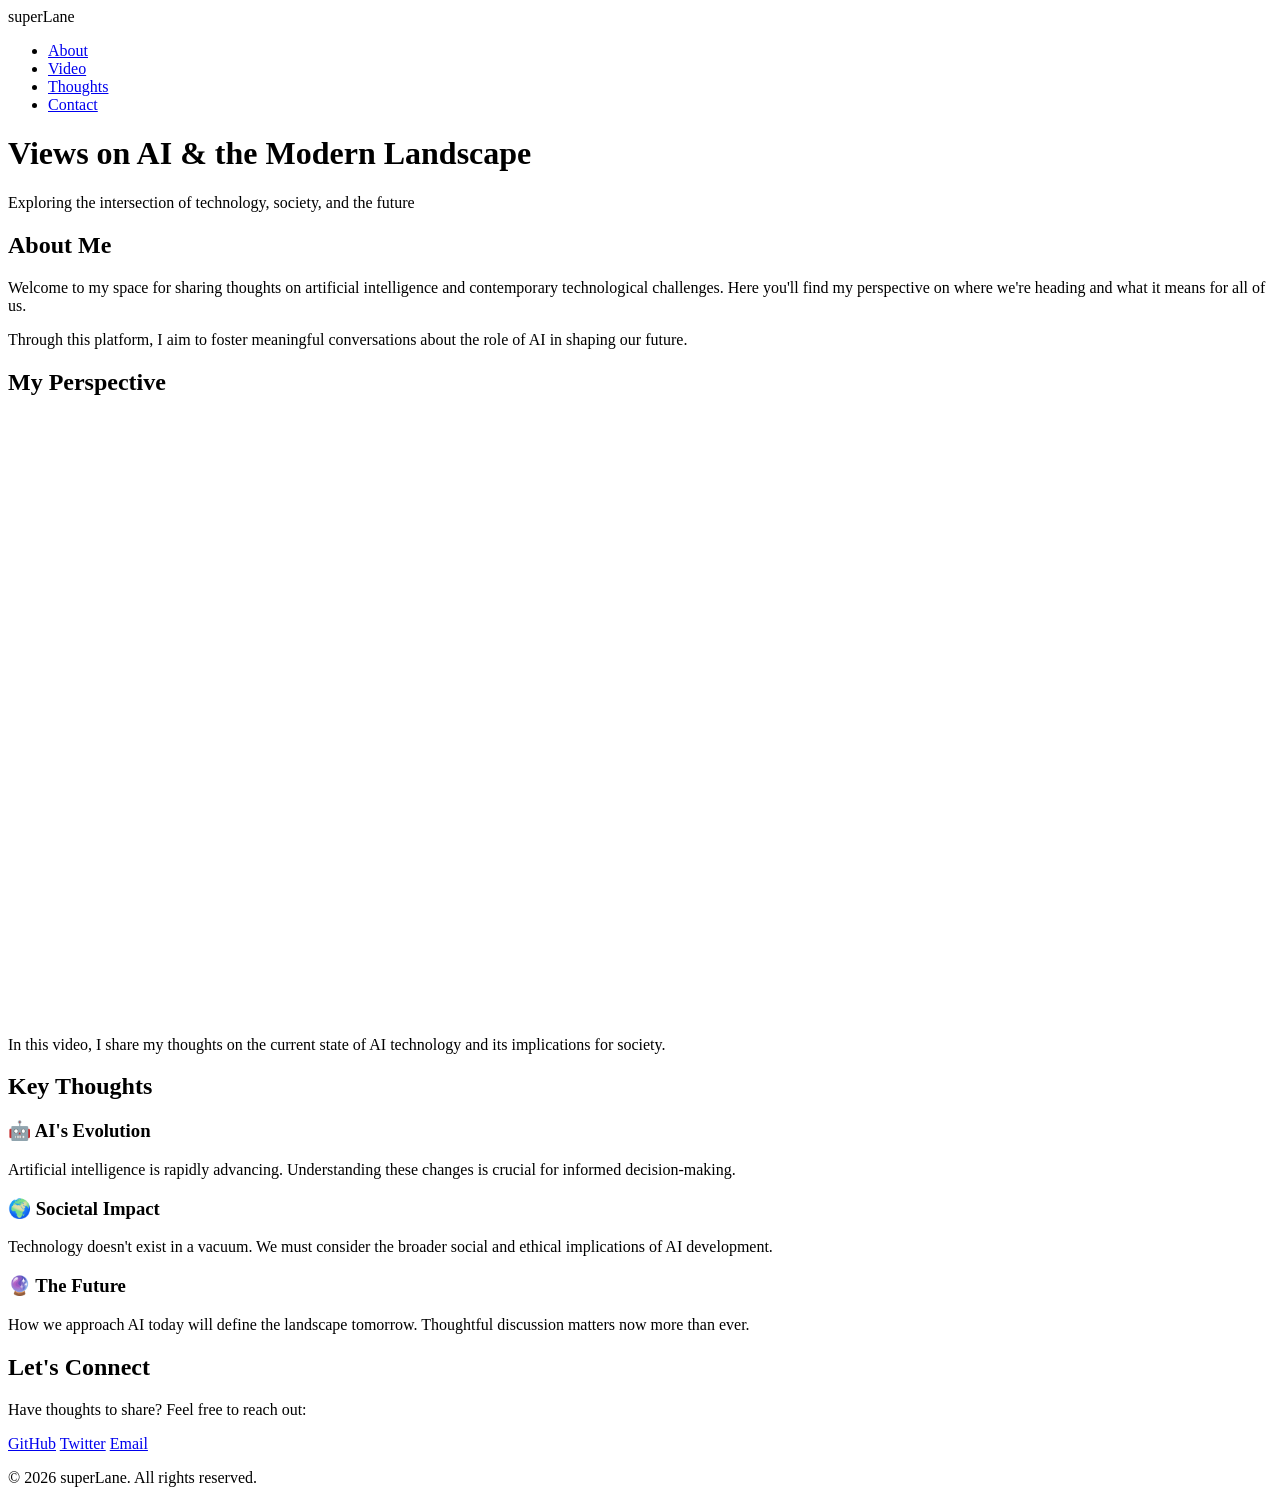
==== index.html @ 26b96d48 "Add personal website with embedded video section" ====
<!DOCTYPE html>
<html lang="en">
<head>
    <meta charset="UTF-8">
    <meta name="viewport" content="width=device-width, initial-scale=1.0">
    <title>superLane - Views on AI & Modern Landscape</title>
    <link rel="stylesheet" href="styles.css">
</head>
<body>
    <nav class="navbar">
        <div class="container">
            <div class="logo">superLane</div>
            <ul class="nav-links">
                <li><a href="#about">About</a></li>
                <li><a href="#video">Video</a></li>
                <li><a href="#thoughts">Thoughts</a></li>
                <li><a href="#contact">Contact</a></li>
            </ul>
        </div>
    </nav>

    <header class="hero">
        <div class="container">
            <h1>Views on AI & the Modern Landscape</h1>
            <p class="subtitle">Exploring the intersection of technology, society, and the future</p>
        </div>
    </header>

    <section id="about" class="section about">
        <div class="container">
            <div class="section-content">
                <div class="about-text">
                    <h2>About Me</h2>
                    <p>
                        Welcome to my space for sharing thoughts on artificial intelligence and 
                        contemporary technological challenges. Here you'll find my perspective on where 
                        we're heading and what it means for all of us.
                    </p>
                    <p>
                        Through this platform, I aim to foster meaningful conversations about the role 
                        of AI in shaping our future.
                    </p>
                </div>
            </div>
        </div>
    </section>

    <section id="video" class="section video-section">
        <div class="container">
            <h2>My Perspective</h2>
            <div class="video-container">
                <!-- Replace with your video URL and title -->
                <iframe 
                    width="100%" 
                    height="600" 
                    src="https://www.youtube.com/embed/dQw4w9WgXcQ" 
                    frameborder="0" 
                    allowfullscreen>
                </iframe>
            </div>
            <p class="video-description">
                In this video, I share my thoughts on the current state of AI technology 
                and its implications for society.
            </p>
        </div>
    </section>

    <section id="thoughts" class="section thoughts">
        <div class="container">
            <h2>Key Thoughts</h2>
            <div class="thoughts-grid">
                <div class="thought-card">
                    <h3>🤖 AI's Evolution</h3>
                    <p>
                        Artificial intelligence is rapidly advancing. Understanding these changes 
                        is crucial for informed decision-making.
                    </p>
                </div>
                <div class="thought-card">
                    <h3>🌍 Societal Impact</h3>
                    <p>
                        Technology doesn't exist in a vacuum. We must consider the broader social 
                        and ethical implications of AI development.
                    </p>
                </div>
                <div class="thought-card">
                    <h3>🔮 The Future</h3>
                    <p>
                        How we approach AI today will define the landscape tomorrow. 
                        Thoughtful discussion matters now more than ever.
                    </p>
                </div>
            </div>
        </div>
    </section>

    <section id="contact" class="section contact">
        <div class="container">
            <h2>Let's Connect</h2>
            <p>Have thoughts to share? Feel free to reach out:</p>
            <div class="contact-links">
                <a href="https://github.com/superLane" class="contact-link">GitHub</a>
                <a href="https://twitter.com" class="contact-link">Twitter</a>
                <a href="mailto:contact@example.com" class="contact-link">Email</a>
            </div>
        </div>
    </section>

    <footer>
        <div class="container">
            <p>&copy; 2026 superLane. All rights reserved.</p>
        </div>
    </footer>
</body>
</html>
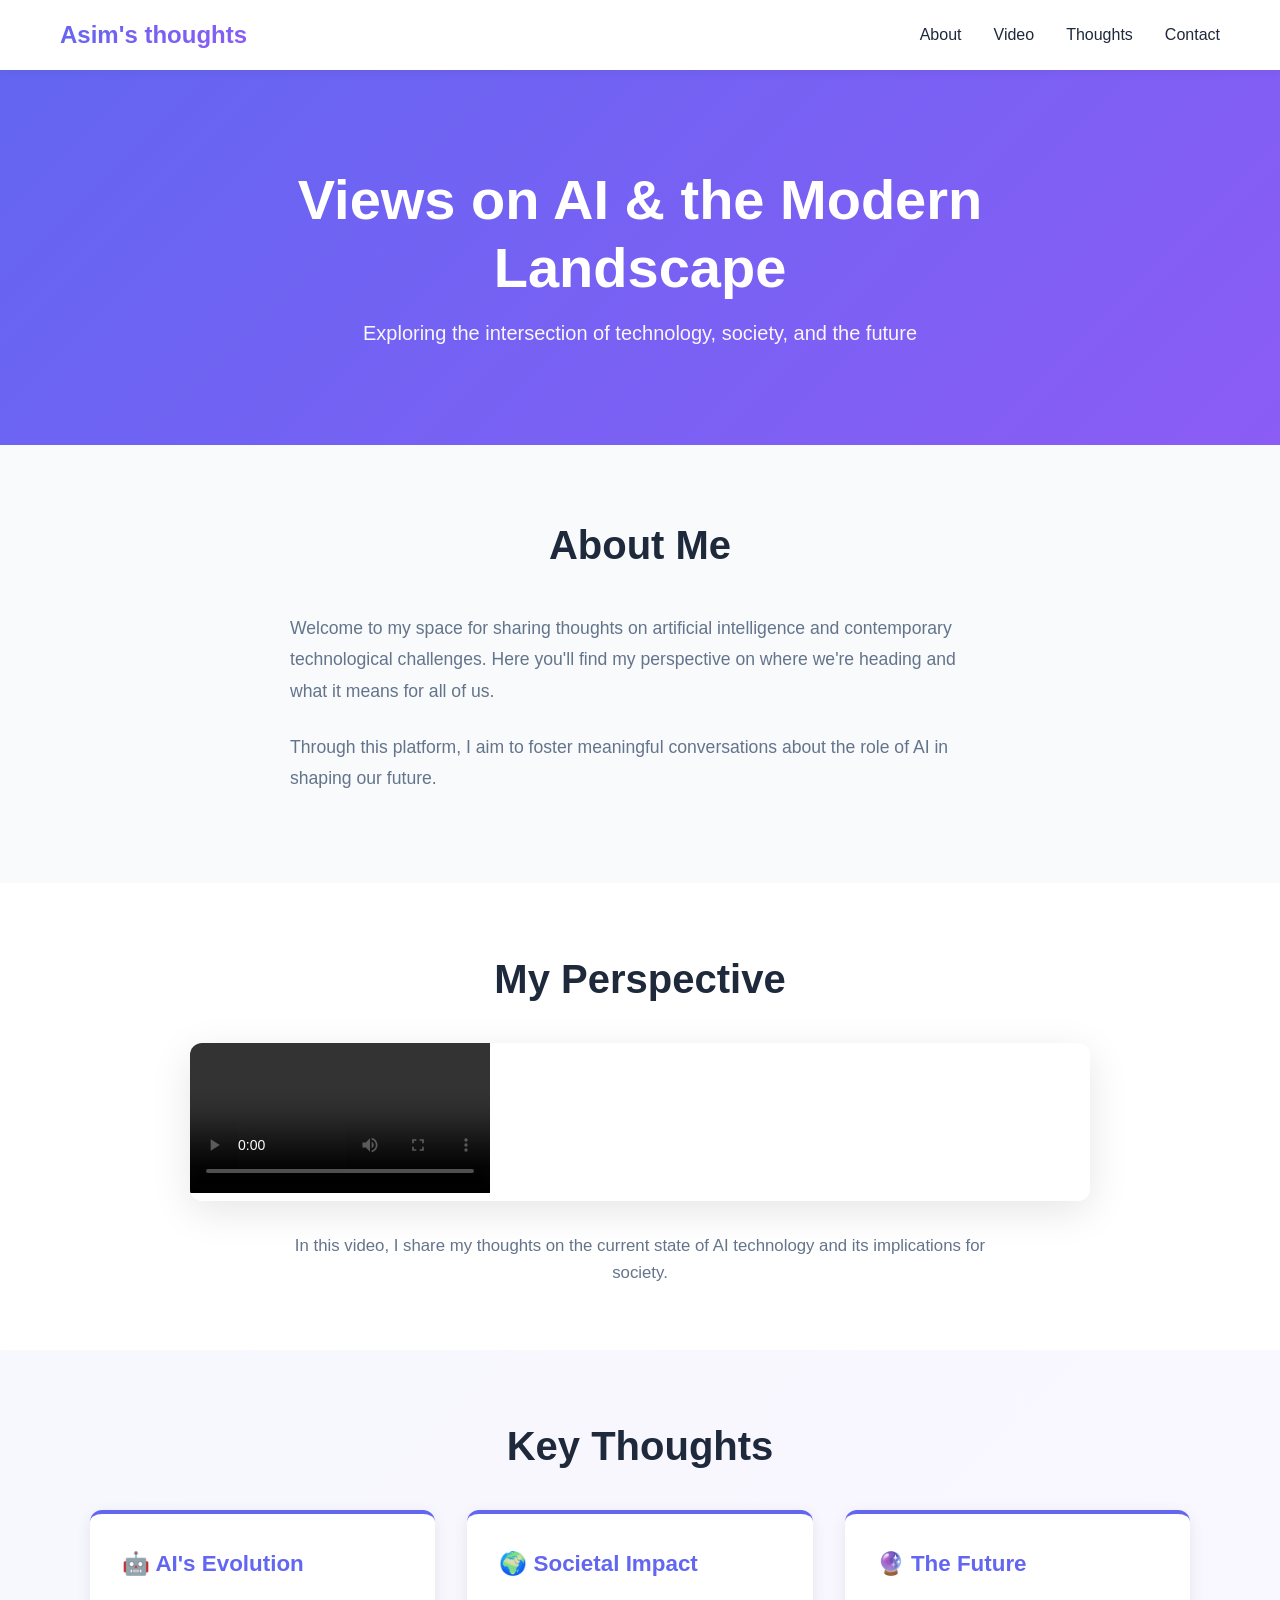
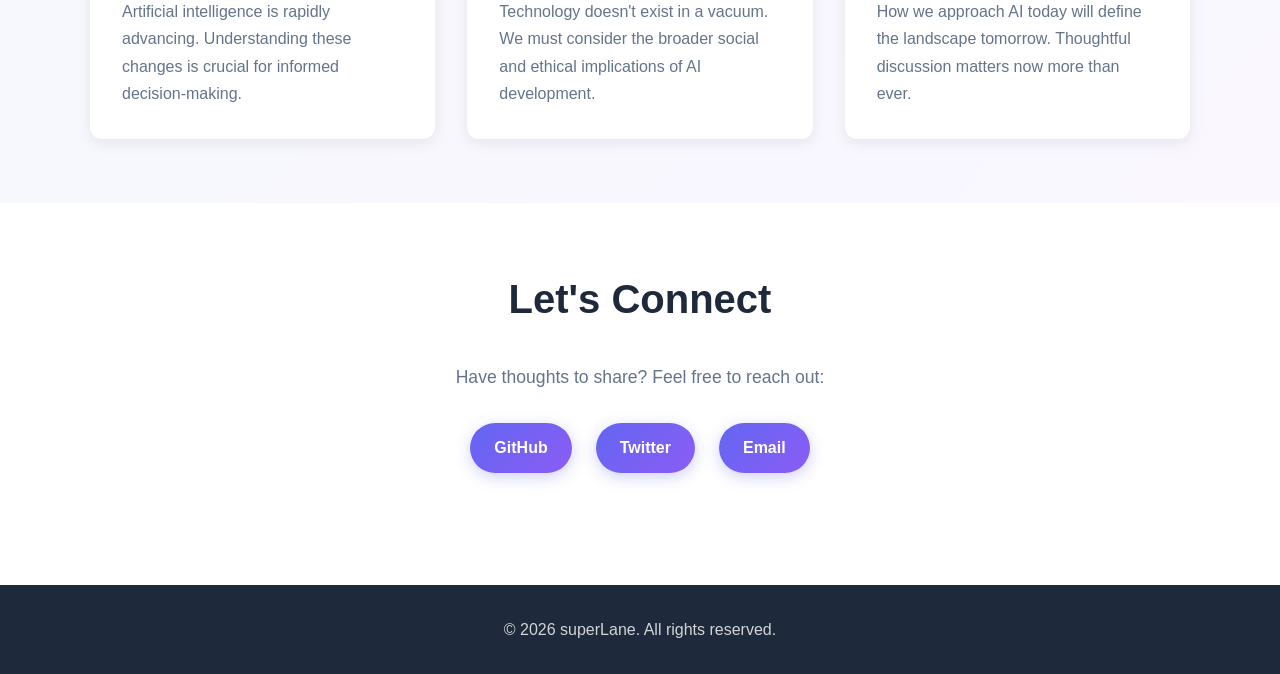
==== commit a7534981: "Change logo and embed video in index.html Updated logo text and replaced YouTube iframe with a video" ====
--- a/index.html
+++ b/index.html
@@ -9,7 +9,7 @@
 <body>
     <nav class="navbar">
         <div class="container">
-            <div class="logo">superLane</div>
+            <div class="logo">Asim's thoughts</div>
             <ul class="nav-links">
                 <li><a href="#about">About</a></li>
                 <li><a href="#video">Video</a></li>
@@ -49,14 +49,10 @@
         <div class="container">
             <h2>My Perspective</h2>
             <div class="video-container">
-                <!-- Replace with your video URL and title -->
-                <iframe 
-                    width="100%" 
-                    height="600" 
-                    src="https://www.youtube.com/embed/dQw4w9WgXcQ" 
-                    frameborder="0" 
-                    allowfullscreen>
-                </iframe>
+                <video controls>
+                <source src="assets/GMT20260516-202912_Clip_AsimClip 05_16_2026" type="video/mp4">
+                Your browser does not support the video tag.
+            </video>
             </div>
             <p class="video-description">
                 In this video, I share my thoughts on the current state of AI technology 
--- a/styles.css
+++ b/styles.css
@@ -0,0 +1,437 @@
+/* ============================================
+   Reset & Base Styles
+   ============================================ */
+
+* {
+    margin: 0;
+    padding: 0;
+    box-sizing: border-box;
+}
+
+:root {
+    --primary-color: #6366f1;
+    --secondary-color: #8b5cf6;
+    --accent-color: #ec4899;
+    --dark-bg: #0f172a;
+    --light-bg: #f8fafc;
+    --text-dark: #1e293b;
+    --text-light: #64748b;
+    --border-color: #e2e8f0;
+    --transition: all 0.3s ease;
+}
+
+html {
+    scroll-behavior: smooth;
+}
+
+body {
+    font-family: -apple-system, BlinkMacSystemFont, 'Segoe UI', Roboto, Oxygen, Ubuntu, Cantarell, sans-serif;
+    color: var(--text-dark);
+    line-height: 1.6;
+    background-color: #ffffff;
+}
+
+.container {
+    max-width: 1200px;
+    margin: 0 auto;
+    padding: 0 20px;
+}
+
+/* ============================================
+   Navigation
+   ============================================ */
+
+.navbar {
+    position: sticky;
+    top: 0;
+    background: white;
+    box-shadow: 0 2px 10px rgba(0, 0, 0, 0.05);
+    z-index: 100;
+    transition: var(--transition);
+}
+
+.navbar .container {
+    display: flex;
+    justify-content: space-between;
+    align-items: center;
+    padding: 1rem 20px;
+}
+
+.logo {
+    font-size: 1.5rem;
+    font-weight: 800;
+    background: linear-gradient(135deg, var(--primary-color), var(--secondary-color));
+    -webkit-background-clip: text;
+    -webkit-text-fill-color: transparent;
+    background-clip: text;
+}
+
+.nav-links {
+    display: flex;
+    list-style: none;
+    gap: 2rem;
+}
+
+.nav-links a {
+    text-decoration: none;
+    color: var(--text-dark);
+    font-weight: 500;
+    transition: var(--transition);
+    position: relative;
+}
+
+.nav-links a:hover {
+    color: var(--primary-color);
+}
+
+.nav-links a::after {
+    content: '';
+    position: absolute;
+    bottom: -5px;
+    left: 0;
+    width: 0;
+    height: 2px;
+    background: var(--primary-color);
+    transition: var(--transition);
+}
+
+.nav-links a:hover::after {
+    width: 100%;
+}
+
+/* ============================================
+   Hero Section
+   ============================================ */
+
+.hero {
+    background: linear-gradient(135deg, var(--primary-color), var(--secondary-color));
+    color: white;
+    padding: 6rem 20px;
+    text-align: center;
+}
+
+.hero .container {
+    max-width: 800px;
+}
+
+.hero h1 {
+    font-size: 3.5rem;
+    margin-bottom: 1rem;
+    font-weight: 900;
+    line-height: 1.2;
+}
+
+.hero .subtitle {
+    font-size: 1.25rem;
+    opacity: 0.95;
+    font-weight: 300;
+}
+
+/* ============================================
+   Sections
+   ============================================ */
+
+.section {
+    padding: 4rem 20px;
+}
+
+.section h2 {
+    font-size: 2.5rem;
+    margin-bottom: 2rem;
+    color: var(--text-dark);
+    text-align: center;
+}
+
+/* About Section */
+
+.about {
+    background-color: var(--light-bg);
+}
+
+.about-text {
+    max-width: 700px;
+    margin: 0 auto;
+    font-size: 1.1rem;
+    line-height: 1.8;
+    color: var(--text-light);
+}
+
+.about-text p {
+    margin-bottom: 1.5rem;
+}
+
+/* Video Section */
+
+.video-section {
+    background: white;
+}
+
+.video-container {
+    max-width: 900px;
+    margin: 0 auto 2rem;
+    border-radius: 12px;
+    overflow: hidden;
+    box-shadow: 0 10px 40px rgba(0, 0, 0, 0.1);
+}
+
+.video-container iframe {
+    display: block;
+    border: none;
+}
+
+.video-description {
+    text-align: center;
+    color: var(--text-light);
+    font-size: 1.05rem;
+    max-width: 700px;
+    margin: 0 auto;
+}
+
+/* Thoughts Section */
+
+.thoughts {
+    background: linear-gradient(135deg, rgba(99, 102, 241, 0.05), rgba(139, 92, 246, 0.05));
+}
+
+.thoughts-grid {
+    display: grid;
+    grid-template-columns: repeat(auto-fit, minmax(300px, 1fr));
+    gap: 2rem;
+    max-width: 1100px;
+    margin: 0 auto;
+}
+
+.thought-card {
+    background: white;
+    padding: 2rem;
+    border-radius: 12px;
+    box-shadow: 0 4px 15px rgba(0, 0, 0, 0.08);
+    transition: var(--transition);
+    border-top: 4px solid var(--primary-color);
+}
+
+.thought-card:hover {
+    transform: translateY(-8px);
+    box-shadow: 0 12px 30px rgba(0, 0, 0, 0.15);
+}
+
+.thought-card h3 {
+    font-size: 1.4rem;
+    margin-bottom: 1rem;
+    color: var(--primary-color);
+}
+
+.thought-card p {
+    color: var(--text-light);
+    line-height: 1.7;
+}
+
+/* Contact Section */
+
+.contact {
+    background: white;
+    text-align: center;
+}
+
+.contact p {
+    font-size: 1.1rem;
+    color: var(--text-light);
+    margin-bottom: 2rem;
+}
+
+.contact-links {
+    display: flex;
+    justify-content: center;
+    gap: 1.5rem;
+    flex-wrap: wrap;
+}
+
+.contact-link {
+    display: inline-block;
+    padding: 0.75rem 1.5rem;
+    background: linear-gradient(135deg, var(--primary-color), var(--secondary-color));
+    color: white;
+    text-decoration: none;
+    border-radius: 25px;
+    font-weight: 600;
+    transition: var(--transition);
+    box-shadow: 0 4px 15px rgba(99, 102, 241, 0.3);
+}
+
+.contact-link:hover {
+    transform: translateY(-3px);
+    box-shadow: 0 6px 25px rgba(99, 102, 241, 0.4);
+}
+
+/* ============================================
+   Footer
+   ============================================ */
+
+footer {
+    background: var(--text-dark);
+    color: white;
+    text-align: center;
+    padding: 2rem 20px;
+    margin-top: 3rem;
+}
+
+footer p {
+    opacity: 0.8;
+}
+
+/* ============================================
+   Responsive Design
+   ============================================ */
+
+@media (max-width: 768px) {
+    .nav-links {
+        gap: 1rem;
+        font-size: 0.9rem;
+    }
+
+    .hero h1 {
+        font-size: 2.5rem;
+    }
+
+    .hero .subtitle {
+        font-size: 1rem;
+    }
+
+    .section h2 {
+        font-size: 2rem;
+    }
+
+    .thoughts-grid {
+        grid-template-columns: 1fr;
+    }
+
+    .video-container iframe {
+        height: 400px;
+    }
+
+    .contact-links {
+        flex-direction: column;
+        align-items: center;
+    }
+
+    .contact-link {
+        width: 100%;
+        max-width: 300px;
+    }
+}
+
+@media (max-width: 480px) {
+    .navbar .container {
+        flex-direction: column;
+        gap: 1rem;
+    }
+
+    .nav-links {
+        gap: 0.75rem;
+        font-size: 0.85rem;
+    }
+
+    .logo {
+        font-size: 1.2rem;
+    }
+
+    .hero {
+        padding: 3rem 20px;
+    }
+
+    .hero h1 {
+        font-size: 1.8rem;
+    }
+
+    .hero .subtitle {
+        font-size: 0.95rem;
+    }
+
+    .section {
+        padding: 2rem 20px;
+    }
+
+    .section h2 {
+        font-size: 1.5rem;
+        margin-bottom: 1.5rem;
+    }
+
+    .thought-card {
+        padding: 1.5rem;
+    }
+
+    .thought-card h3 {
+        font-size: 1.1rem;
+    }
+
+    .video-container iframe {
+        height: 250px;
+    }
+
+    .video-description {
+        font-size: 0.95rem;
+    }
+
+    .about-text {
+        font-size: 1rem;
+    }
+}
+
+/* ============================================
+   Animations
+   ============================================ */
+
+@keyframes fadeInUp {
+    from {
+        opacity: 0;
+        transform: translateY(20px);
+    }
+    to {
+        opacity: 1;
+        transform: translateY(0);
+    }
+}
+
+.section {
+    animation: fadeInUp 0.6s ease;
+}
+
+/* ============================================
+   Accessibility
+   ============================================ */
+
+@media (prefers-reduced-motion: reduce) {
+    * {
+        animation-duration: 0.01ms !important;
+        animation-iteration-count: 1 !important;
+        transition-duration: 0.01ms !important;
+    }
+}
+
+@media (prefers-color-scheme: dark) {
+    body {
+        background-color: var(--dark-bg);
+        color: #e2e8f0;
+    }
+
+    .navbar {
+        background: #1e293b;
+    }
+
+    .nav-links a {
+        color: #e2e8f0;
+    }
+
+    .about {
+        background-color: #1e293b;
+    }
+
+    .thought-card {
+        background: #0f172a;
+        border-top-color: var(--primary-color);
+    }
+
+    .video-container {
+        box-shadow: 0 10px 40px rgba(0, 0, 0, 0.5);
+    }
+}
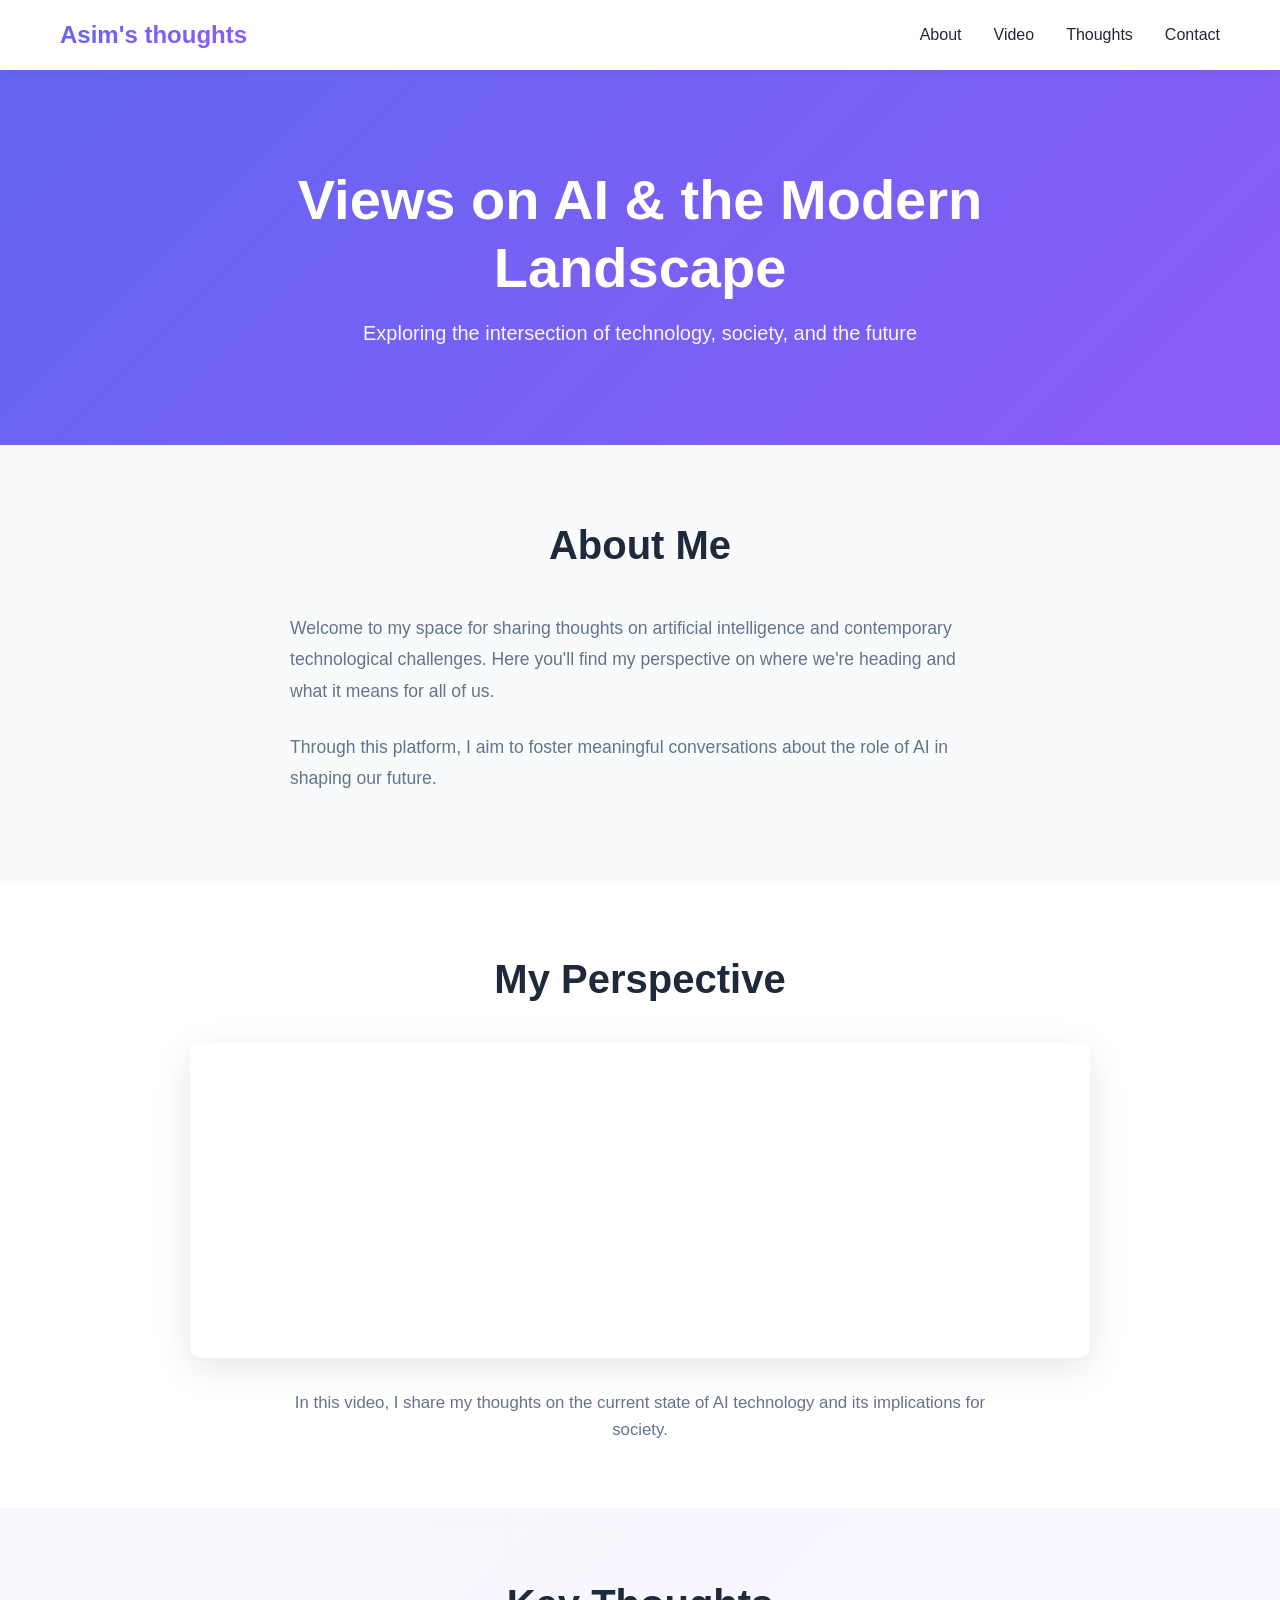
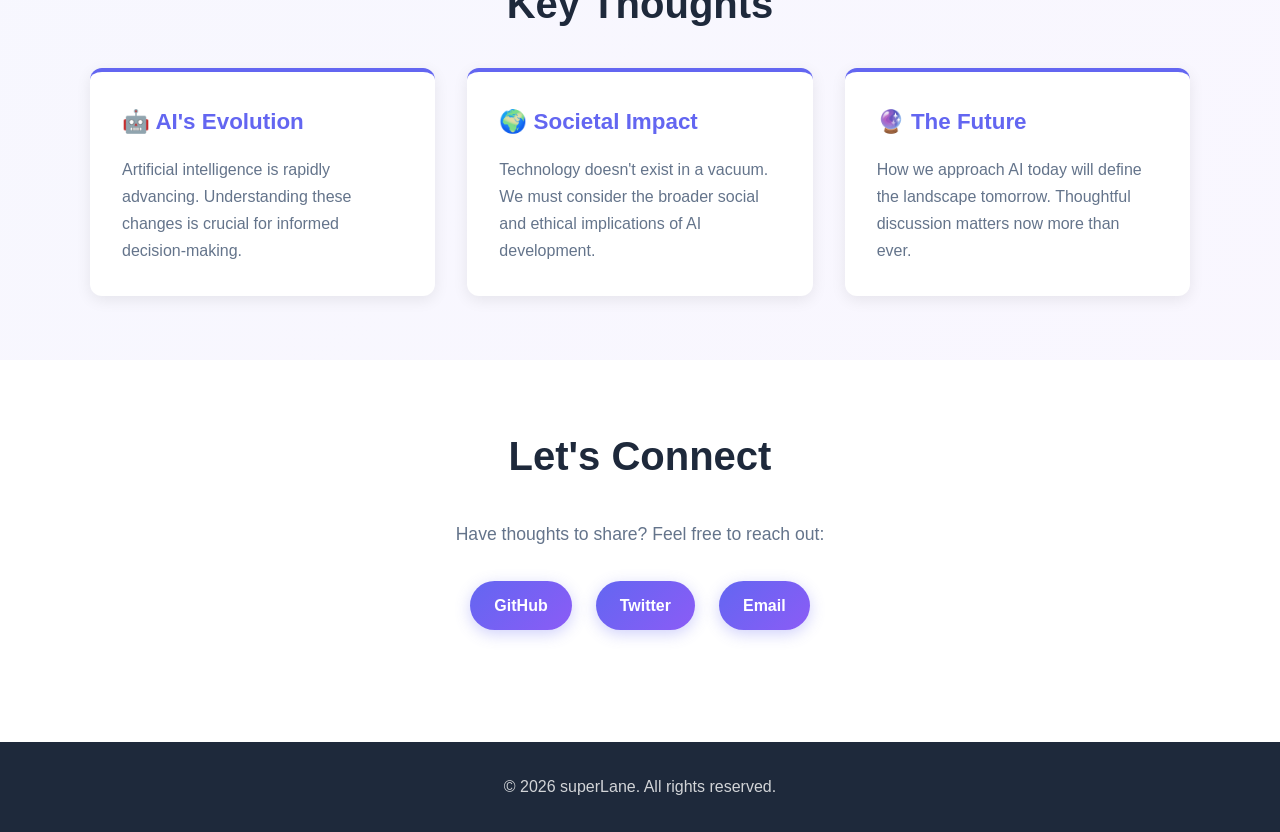
==== commit a8eb1d90: "Update video section to embed YouTube video" ====
--- a/index.html
+++ b/index.html
@@ -49,10 +49,7 @@
         <div class="container">
             <h2>My Perspective</h2>
             <div class="video-container">
-                <video controls>
-                <source src="assets/GMT20260516-202912_Clip_AsimClip 05_16_2026" type="video/mp4">
-                Your browser does not support the video tag.
-            </video>
+                <iframe width="560" height="315" src="https://www.youtube.com/embed/cuG2C_DmK9Q" title="YouTube video player" frameborder="0" allow="accelerometer; autoplay; clipboard-write; encrypted-media; gyroscope; picture-in-picture; web-share" referrerpolicy="strict-origin-when-cross-origin" allowfullscreen></iframe>
             </div>
             <p class="video-description">
                 In this video, I share my thoughts on the current state of AI technology 
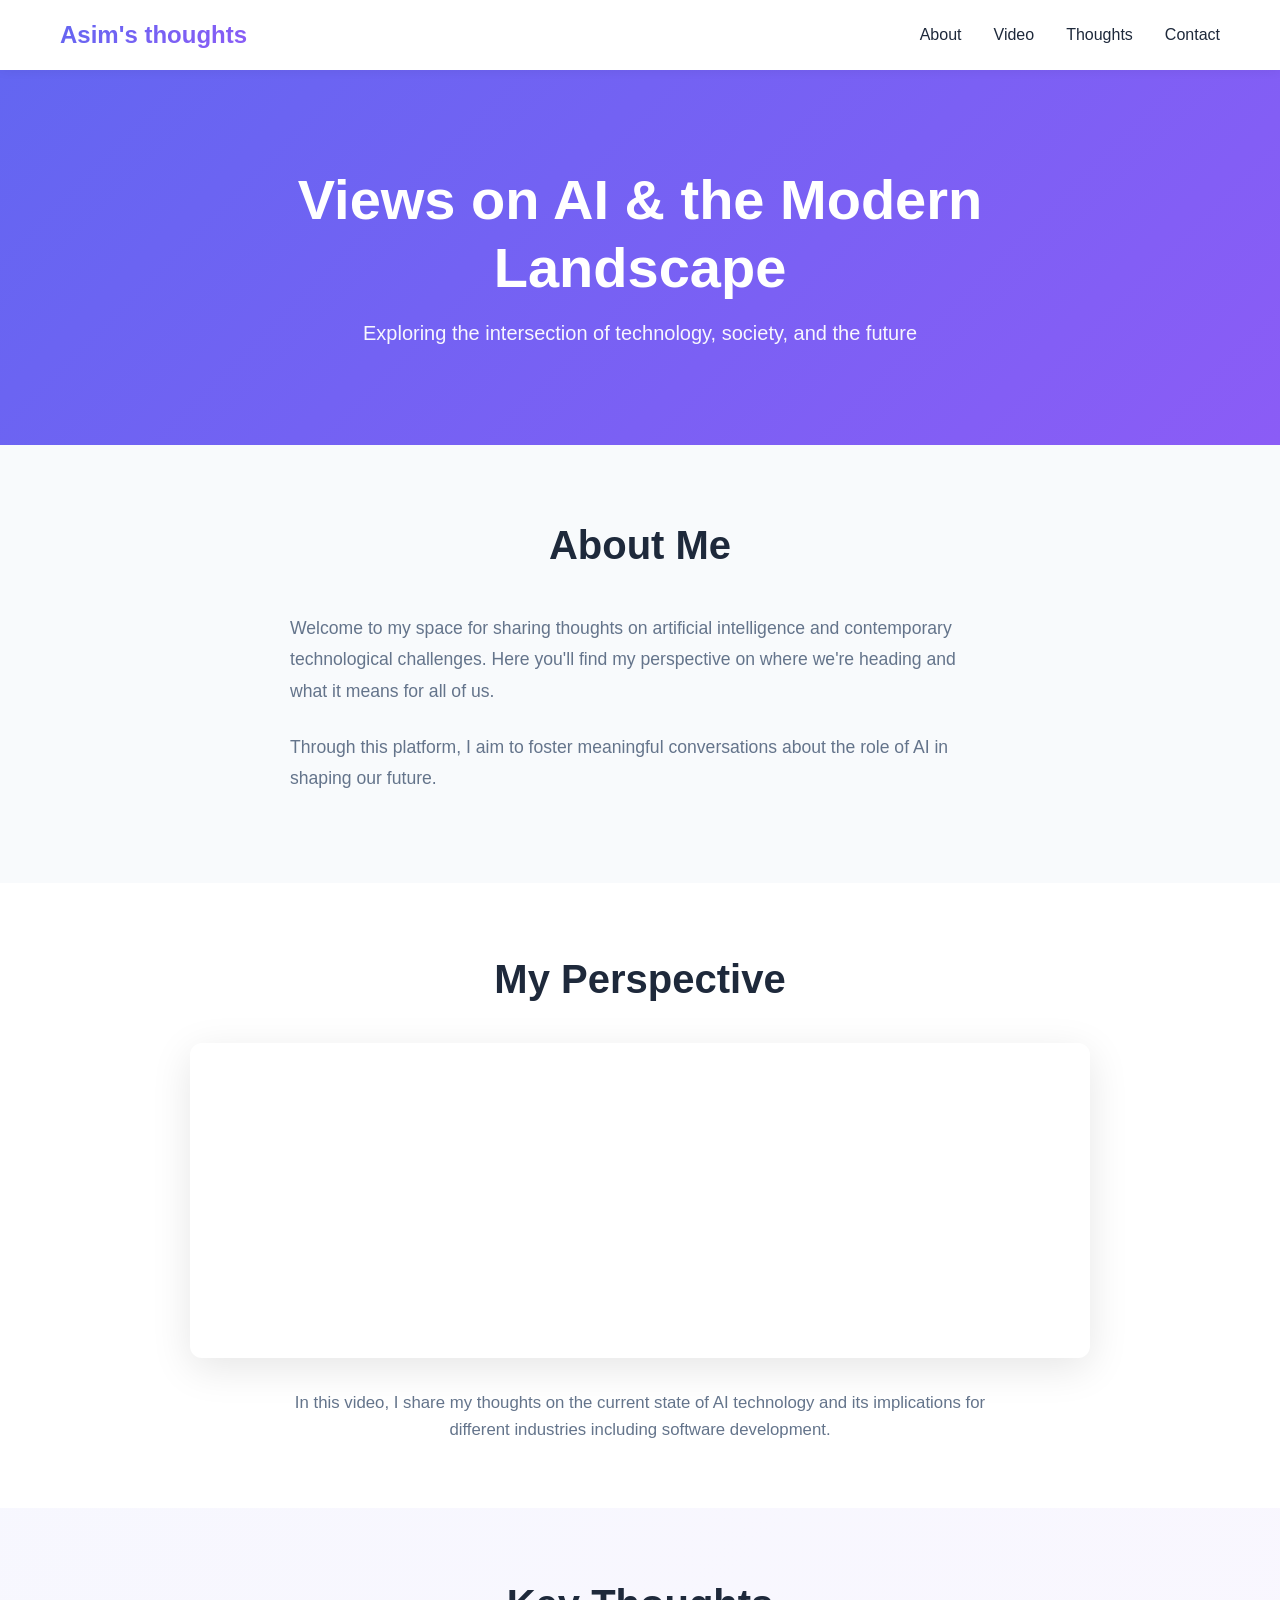
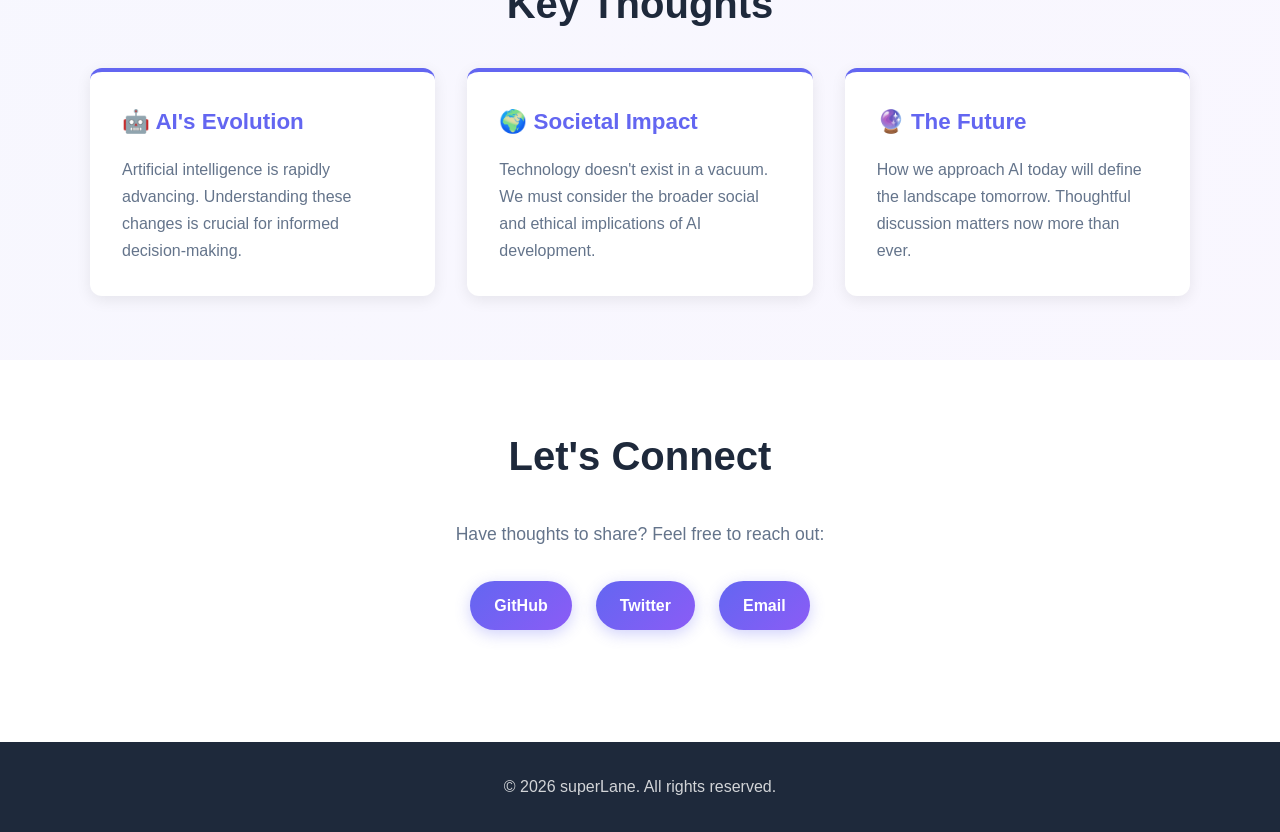
==== commit 52904914: "Update video description: change 'implications for society' to 'implications for different industrie" ====
--- a/index.html
+++ b/index.html
@@ -49,11 +49,11 @@
         <div class="container">
             <h2>My Perspective</h2>
             <div class="video-container">
-                <iframe width="560" height="315" src="https://www.youtube.com/embed/cuG2C_DmK9Q" title="YouTube video player" frameborder="0" allow="accelerometer; autoplay; clipboard-write; encrypted-media; gyroscope; picture-in-picture; web-share" referrerpolicy="strict-origin-when-cross-origin" allowfullscreen></iframe>
+                <iframe width="560" height="315" src="https://www.youtube.com/embed/cuG2C_DmK9Q" title="YouTube video player" frameborder="0" allow="accelerometer; autoplay; clipboard-write; encrypted-media; gyroscope; picture-in-picture" allowfullscreen></iframe>
             </div>
             <p class="video-description">
                 In this video, I share my thoughts on the current state of AI technology 
-                and its implications for society.
+                and its implications for different industries including software development.
             </p>
         </div>
     </section>
@@ -105,4 +105,4 @@
         </div>
     </footer>
 </body>
-</html>
+</html>
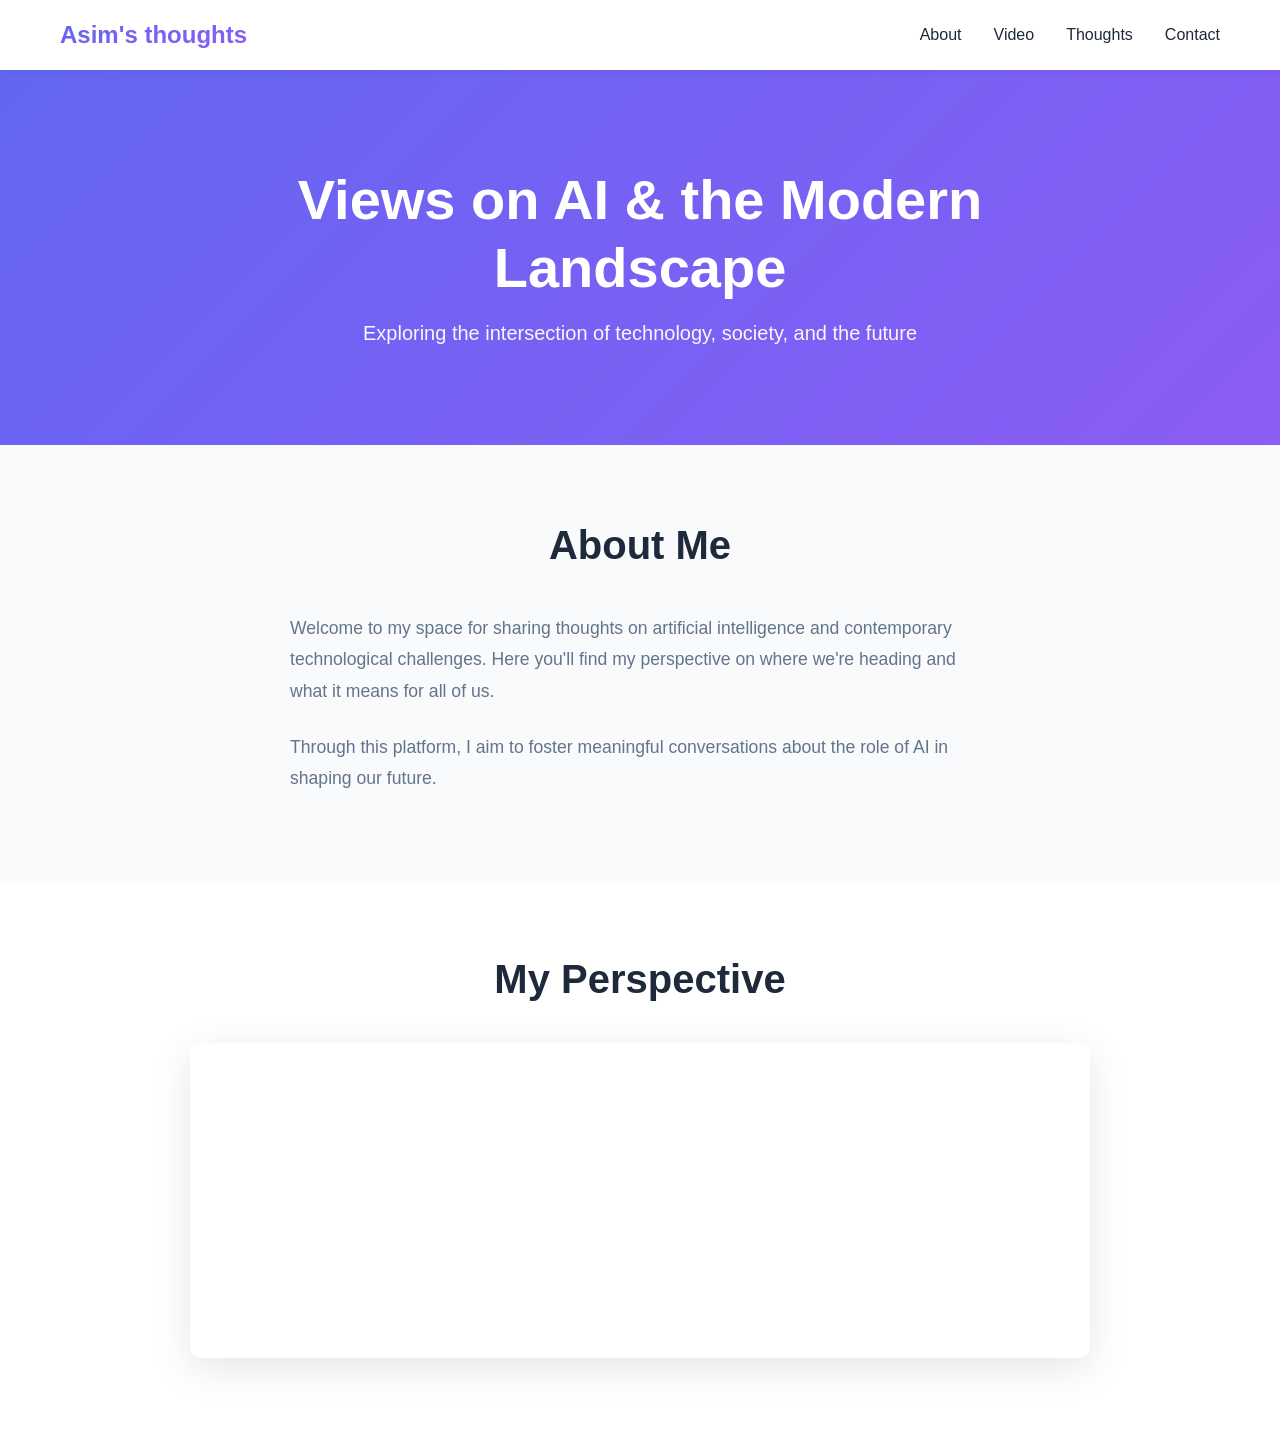
==== commit 60e99d6c: "Replace Twitter button with LinkedIn button" ====
--- a/index.html
+++ b/index.html
@@ -49,7 +49,7 @@
         <div class="container">
             <h2>My Perspective</h2>
             <div class="video-container">
-                <iframe width="560" height="315" src="https://www.youtube.com/embed/cuG2C_DmK9Q" title="YouTube video player" frameborder="0" allow="accelerometer; autoplay; clipboard-write; encrypted-media; gyroscope; picture-in-picture" allowfullscreen></iframe>
+                <iframe width="560" height="315" src="https://www.youtube.com/embed/cuG2C_DmK9Q" title="YouTube video player" frameborder="0" allow="accelerometer; autoplay; clipboard-write; encry[...]
             </div>
             <p class="video-description">
                 In this video, I share my thoughts on the current state of AI technology 
@@ -93,8 +93,8 @@
             <p>Have thoughts to share? Feel free to reach out:</p>
             <div class="contact-links">
                 <a href="https://github.com/superLane" class="contact-link">GitHub</a>
-                <a href="https://twitter.com" class="contact-link">Twitter</a>
-                <a href="mailto:contact@example.com" class="contact-link">Email</a>
+                <a href="https://www.linkedin.com/in/asimkhaliq" class="contact-link">LinkedIn</a>
+                <a href="mailto:amk8281@gmail.com" class="contact-link">Email</a>
             </div>
         </div>
     </section>
@@ -105,4 +105,4 @@
         </div>
     </footer>
 </body>
-</html>+</html>
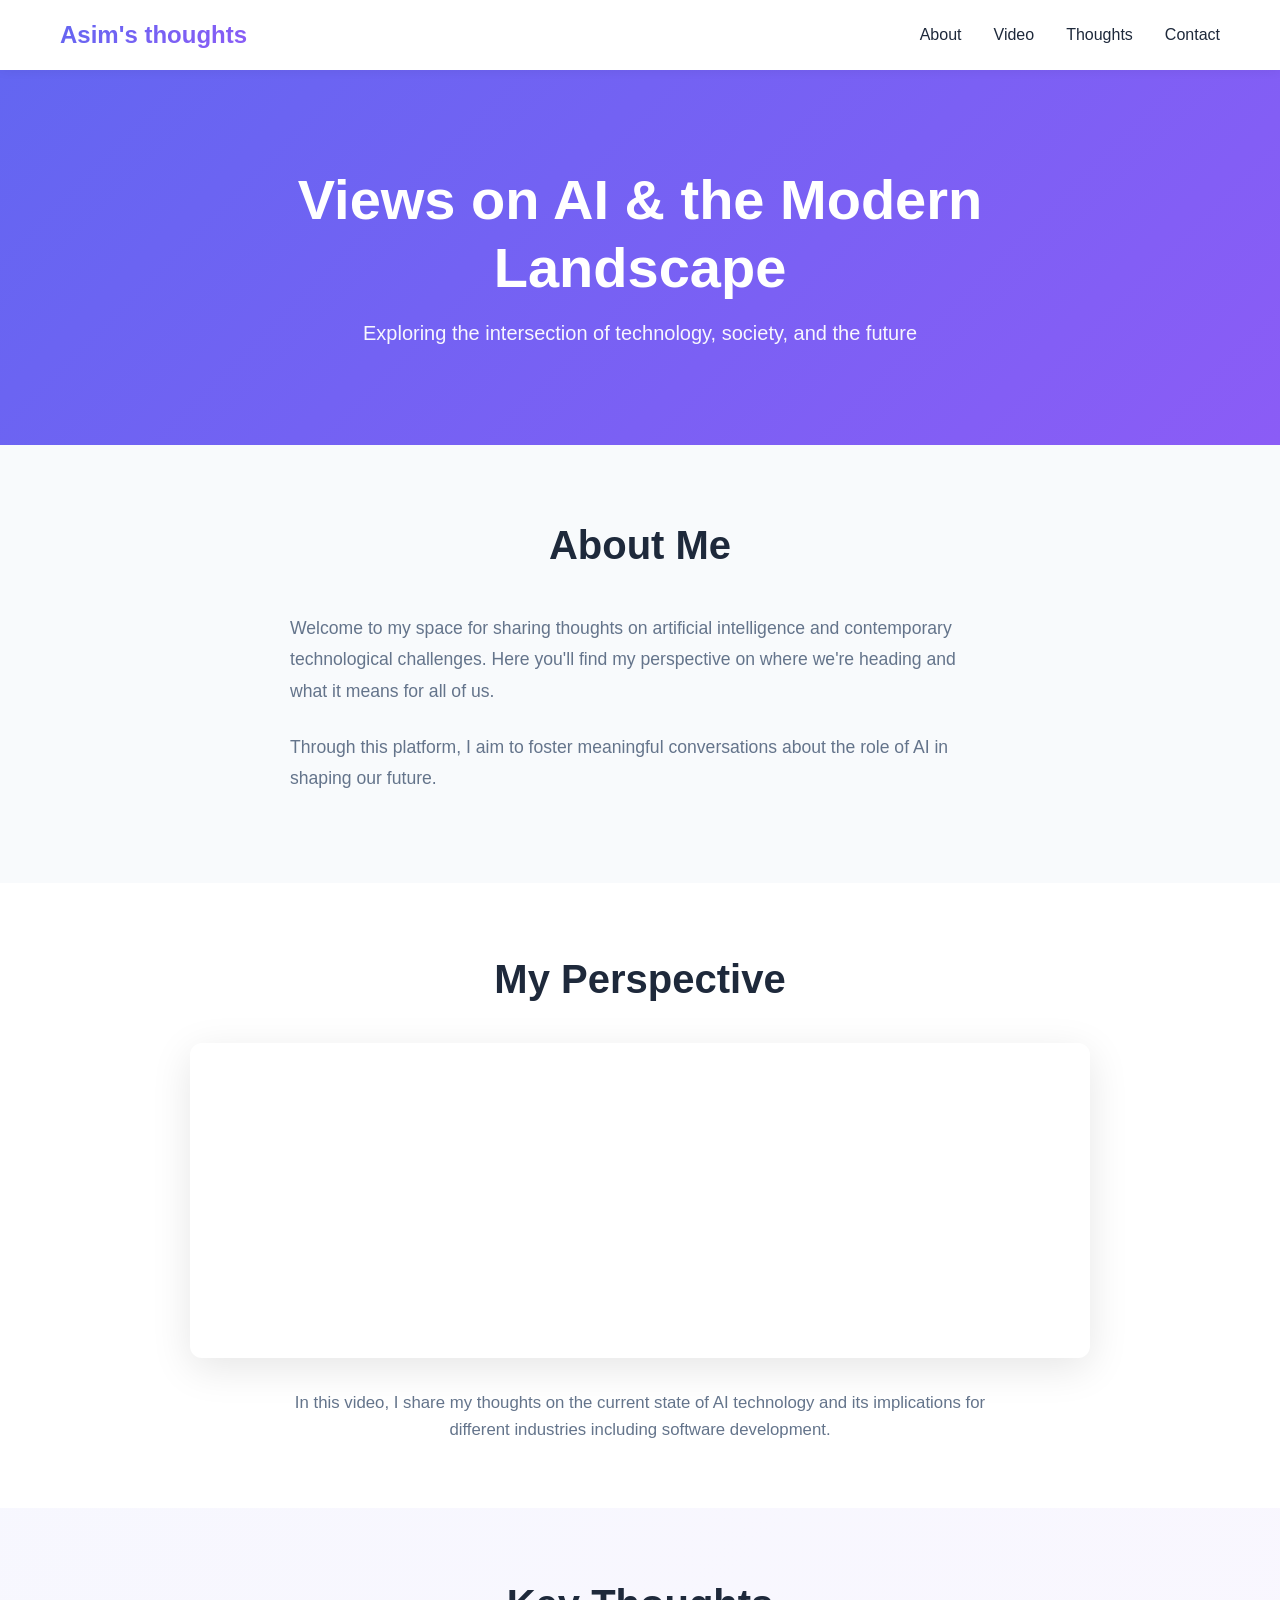
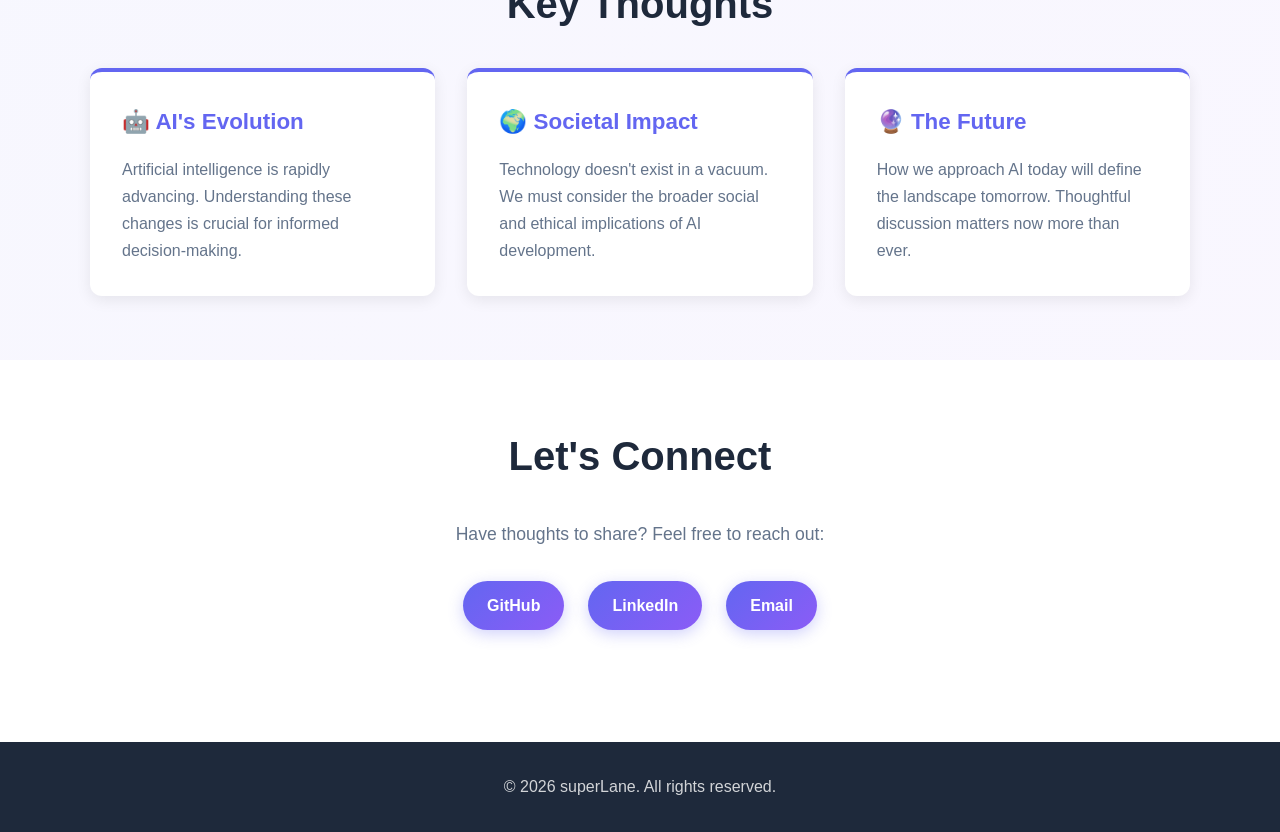
==== commit 7676356f: "Restore LinkedIn link and keep email update" ====
--- a/index.html
+++ b/index.html
@@ -49,7 +49,7 @@
         <div class="container">
             <h2>My Perspective</h2>
             <div class="video-container">
-                <iframe width="560" height="315" src="https://www.youtube.com/embed/cuG2C_DmK9Q" title="YouTube video player" frameborder="0" allow="accelerometer; autoplay; clipboard-write; encry[...]
+                <iframe width="560" height="315" src="https://www.youtube.com/embed/cuG2C_DmK9Q" title="YouTube video player" frameborder="0" allow="accelerometer; autoplay; clipboard-write; encrypted-media; gyroscope; picture-in-picture" allowfullscreen></iframe>
             </div>
             <p class="video-description">
                 In this video, I share my thoughts on the current state of AI technology 
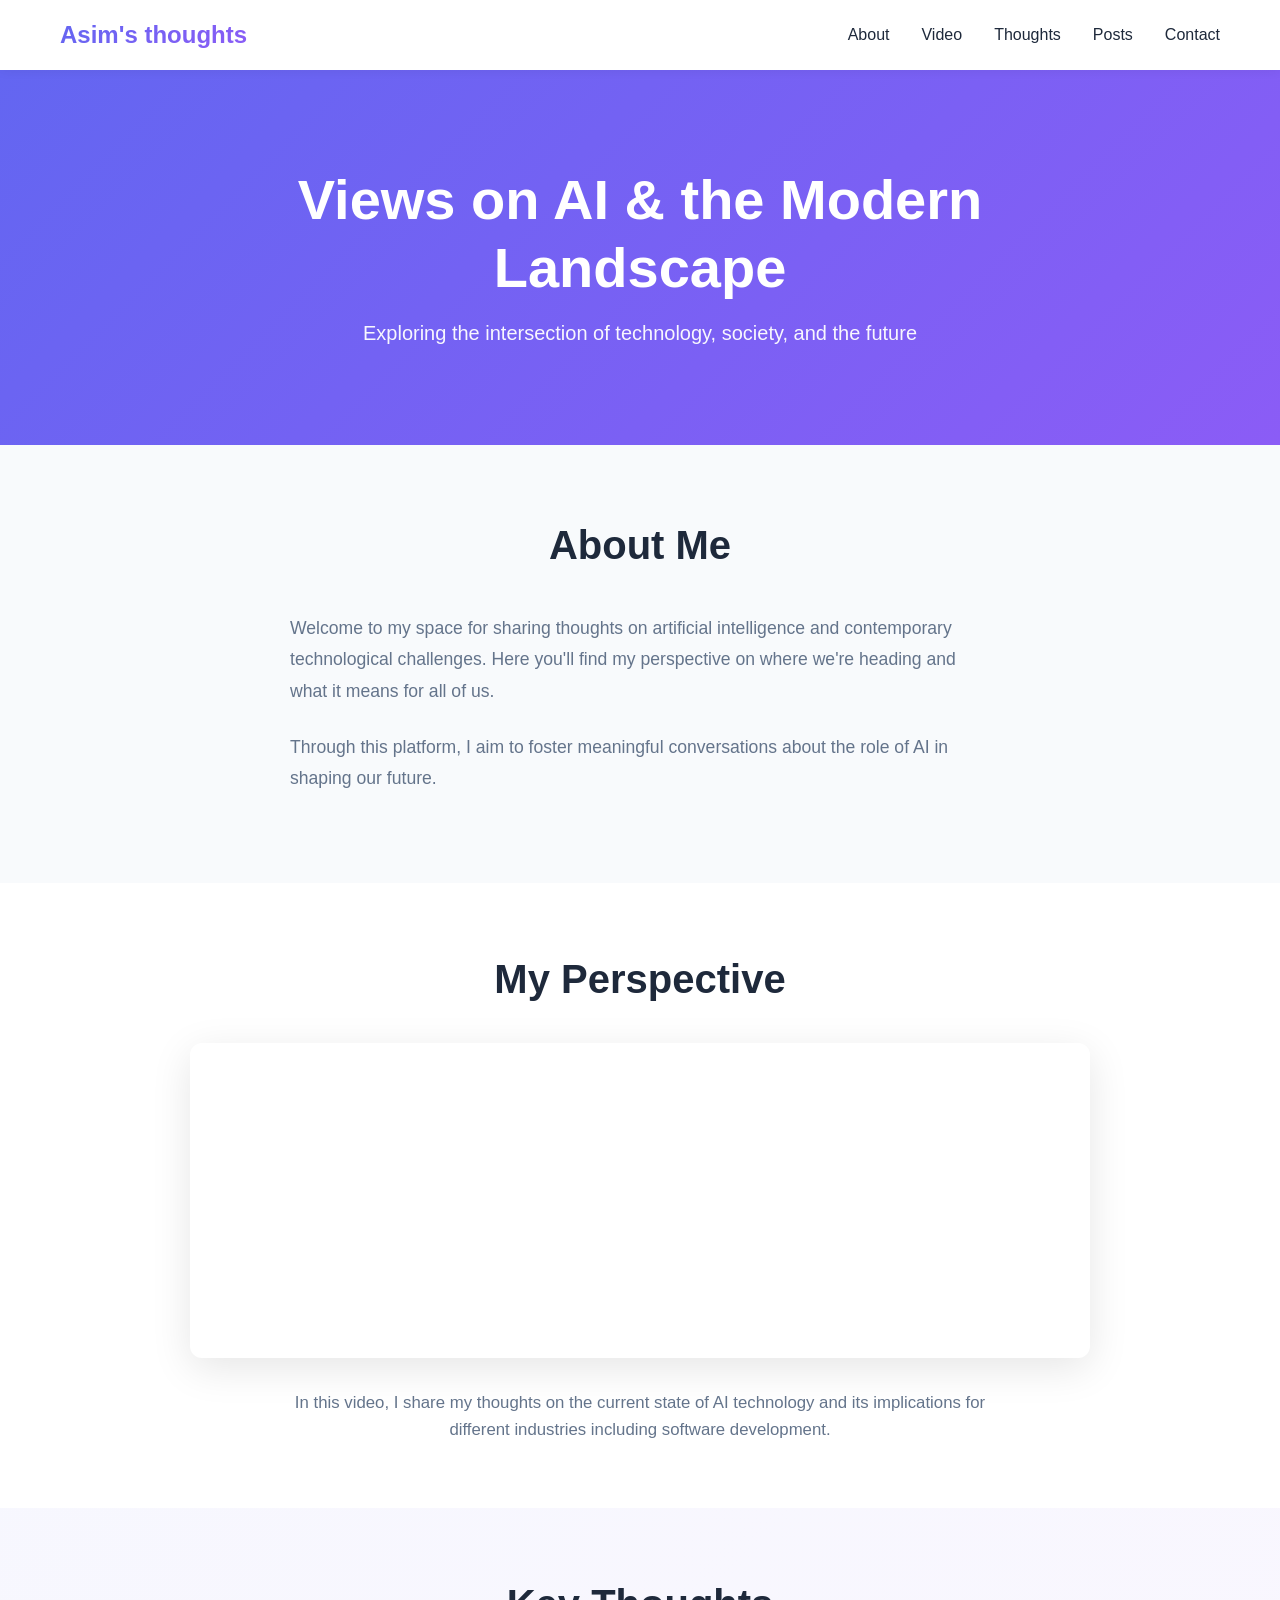
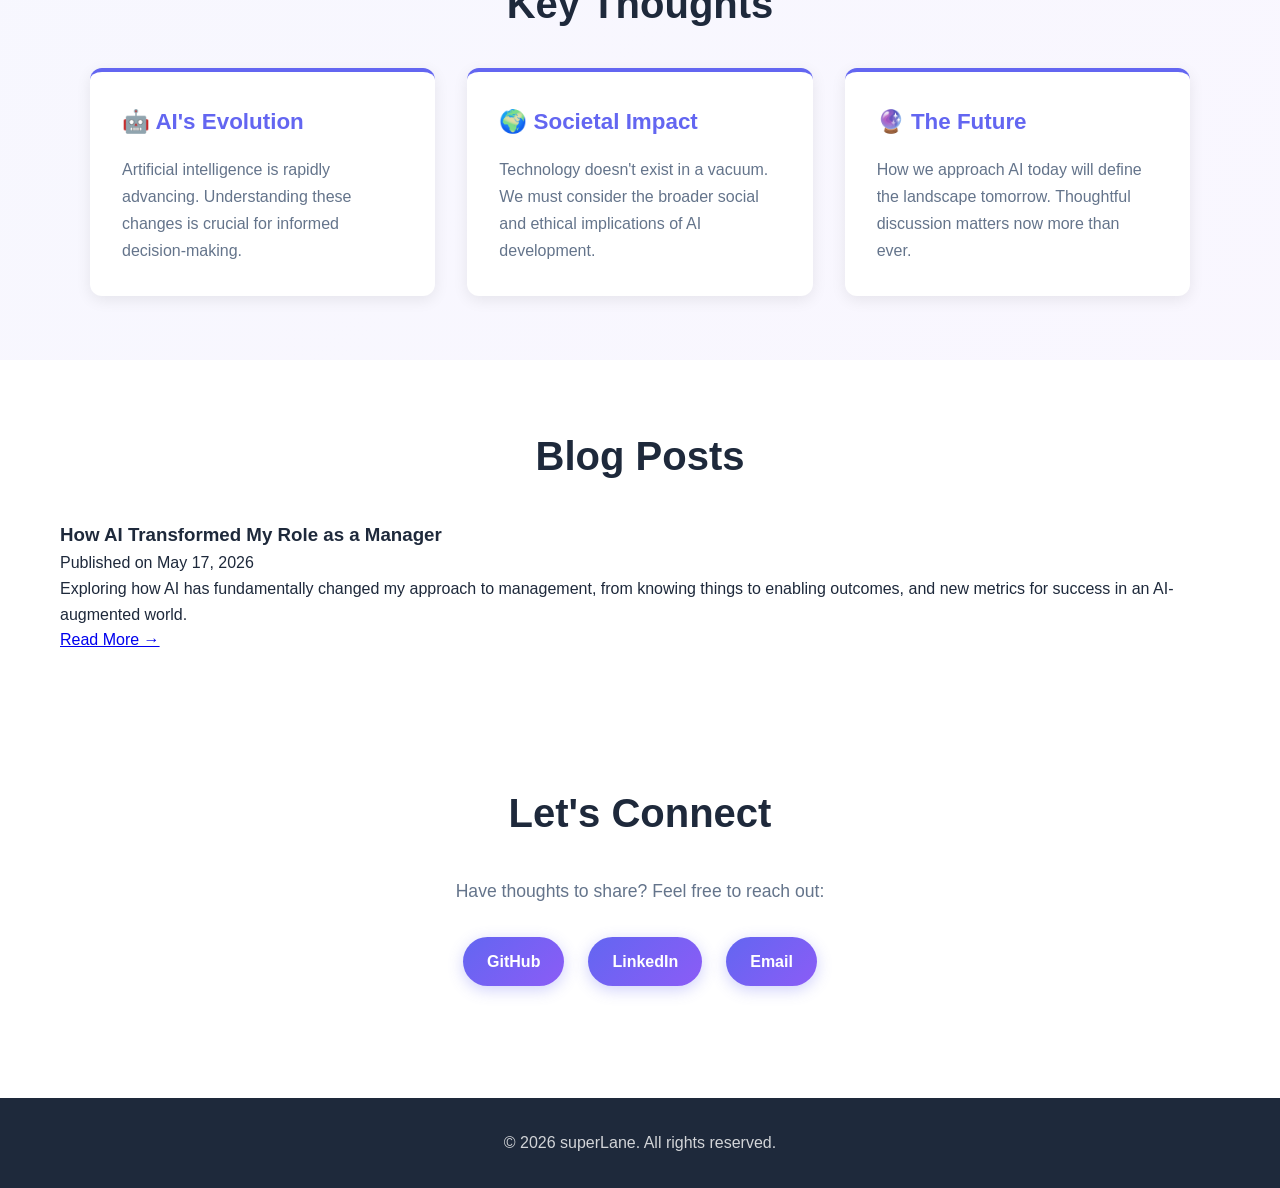
==== commit 4ea98b6c: "Add blog posts section with link to AI Transformed Management post" ====
--- a/index.html
+++ b/index.html
@@ -14,6 +14,7 @@
                 <li><a href="#about">About</a></li>
                 <li><a href="#video">Video</a></li>
                 <li><a href="#thoughts">Thoughts</a></li>
+                <li><a href="#posts">Posts</a></li>
                 <li><a href="#contact">Contact</a></li>
             </ul>
         </div>
@@ -87,6 +88,22 @@
         </div>
     </section>
 
+    <section id="posts" class="section posts">
+        <div class="container">
+            <h2>Blog Posts</h2>
+            <div class="posts-list">
+                <div class="post-card">
+                    <h3>How AI Transformed My Role as a Manager</h3>
+                    <p class="post-date">Published on May 17, 2026</p>
+                    <p>
+                        Exploring how AI has fundamentally changed my approach to management, from knowing things to enabling outcomes, and new metrics for success in an AI-augmented world.
+                    </p>
+                    <a href="posts/ai-transformed-management.html" class="read-more">Read More →</a>
+                </div>
+            </div>
+        </div>
+    </section>
+
     <section id="contact" class="section contact">
         <div class="container">
             <h2>Let's Connect</h2>
